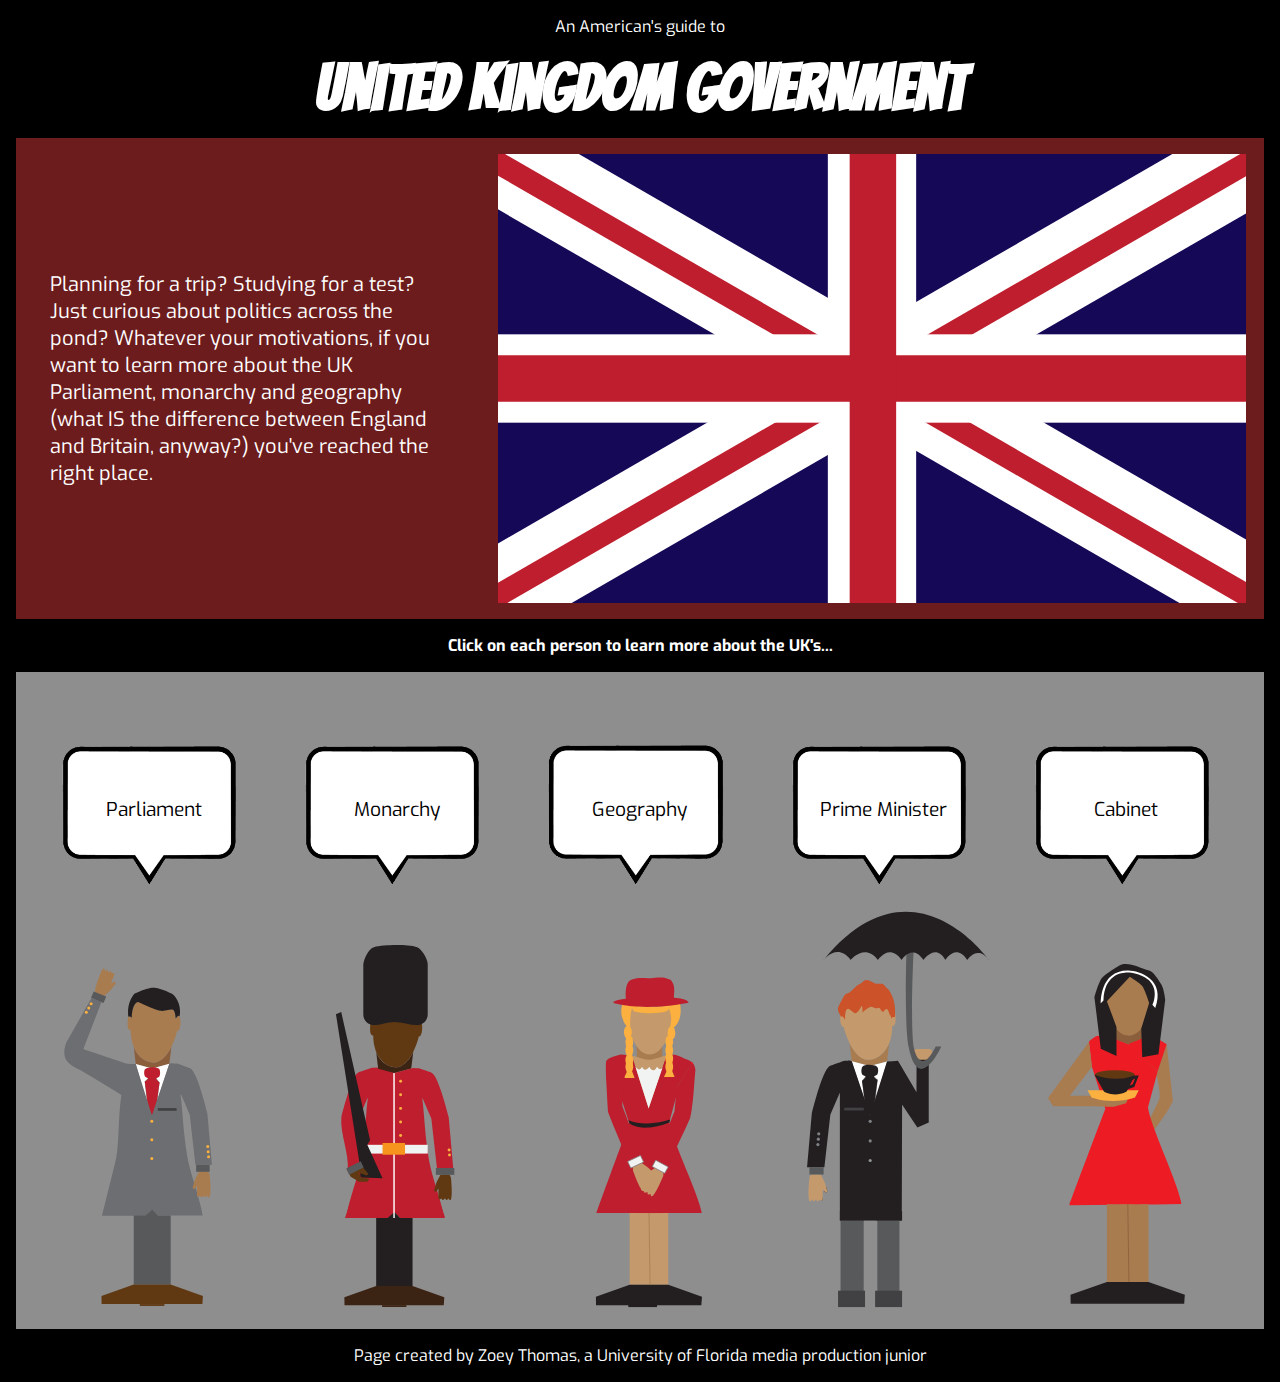
==== index.html @ 798af70a "Initial commit" ====
<!DOCTYPE html>
<html>
    <head>
        <meta charset="utf-8">
        <meta name="viewport" content="width=device-width, initial-scale=1">
        <title> UK for US </title>
        <link rel="stylesheet" href="css/uk.css">
        <link rel="preconnect" href="https://fonts.googleapis.com">
        <link rel="preconnect" href="https://fonts.gstatic.com" crossorigin>
        <link href="https://fonts.googleapis.com/css2?family=Bangers&family=Exo:ital,wght@0,100..900;1,100..900&display=swap" rel="stylesheet">
     </head>

    <body>

        <p>An American's guide to</p>
        <h1 id="header">United Kingdom Government</h1>

        <div id="intro">
            <p>
                Planning for a trip? Studying for a test? Just curious about politics across the pond? Whatever your motivations, if you want to learn more about the UK Parliament, monarchy and geography (what IS the difference between England and Britain, anyway?) you've reached the right place.  
            </p>
            <img src="images/flag3-01.svg" alt="British flag graphic">
        </div>
        
        <p id="clickon"><b>Click on each person to learn more about the UK's...</b></p>

        <div id="main">

            <div class="person">
                <div class="speechBubble" id="suitBubble">
                    <p class="bubbleText">
                        Parliament
                    </p>
                </div>
                <img id="suit" src="images/suit.svg" alt = "Man in suit graphic">
                <p class="infoParagraph" id="suitParagraph">The UK Parliament is the supreme legislative body in the country.</p>
                <a href="parliament.html"><img id="button1" class="button" src="images/button1.svg" alt="circular button with arrow"></a>
            </div>

            <div class="person">
                <div class="speechBubble" id="guardBubble">
                    <p class="bubbleText">
                        Monarchy
                    </p>
                </div>
                <img id="guard" src="images/guard.svg" alt = "Tower guard graphic">
                <p class="infoParagraph" id="guardParagraph">The Crown is the oldest part of the government and largely ceremonial.</p>
                <a href="monarchy.html"><img id="button2" class="button" src="images/button2.svg" alt="circular button with arrow"></a>
            </div>

            <div class="person">
                <div class="speechBubble" id="redDressBubble">
                    <p class="bubbleText">
                        Geography
                    </p>
                </div>
                <img id="redDress" src="images/reddress.svg" alt="Woman wearing red graphic">
                <p class="infoParagraph" id="redDressParagraph">The United Kingdom refers to England, Scotland, Wales and Northern Ireland.</p>
                <a href="geography.html"><img id="button3" class="button" src="images/button3.svg" alt="circular button with arrow"></a>
            </div>

            <div class="person">
                <div class="speechBubble" id="umbrellaBubble">
                    <p class="bubbleText">
                        Prime Minister
                    </p>
                </div>
                <img id="umbrella" src="images/umbrella.svg" alt="Man with umbrella graphic">
                <p class="infoParagraph" id="umbrellaParagraph">The Prime Minister is the leader of the government, responsible for its policies and decisions.</p>
                <a href="prime-minister.html"><img id="button4" class="button" src="images/button4.svg" alt="circular button with arrow"></a>
            </div>

            <div class="person">
                <div class="speechBubble" id="teaGirlBubble">
                    <p class="bubbleText">
                        Cabinet
                    </p>
                </div>
                <img id="teaGirl" src="images/teagirl.svg" alt="Girl holding tea graphic">
                <p class="infoParagraph" id="teaGirlParagraph">The Cabinet is made up of the senior members of government, including secretaries of state.</p>
                <a href="cabinet.html"><img id="button5" class="button" src="images/button5.svg" alt="circular button with arrow"></a>
            </div>

        
        </div>

        <p>Page created by Zoey Thomas, a University of Florida media production junior</p>
        
        <script src="js/uk.js"></script>
    </body>

</html>
---- css/uk.css ----
body {
    text-align: center;
    background-color: #000;
    color: #fff;
    font-family: "Exo", sans-serif;
    margin: 0;
}

p {
    margin: 1rem;
}

h1 {
    font-family: "Bangers", system-ui;
    font-size: 4rem;
    margin: 1rem;
    word-wrap: break-word;
}

#main {
    display: flex;
    flex-wrap: wrap;
    flex-direction: row;
    background-color: #8e8e8e;
    color: #000;
    margin: 1rem;
    padding: 1rem;
}

.person {
    display: flex;
    flex-direction: column;
    margin: 0;
    width: 20%;
    position: relative;
}

.speechBubble {
    width: 100%; /* Matches the width of the .person */
    aspect-ratio: 1 / 1; /* Maintains a square shape or desired ratio */
    background-image: url(../images/filled-speech-bubble-2.png);
    background-size: contain; /* Scales the image proportionally */
    background-repeat: no-repeat; /* Prevents tiling */
    background-position: center; /* Centers the image */
    display: flex; /* Center-aligns the text */
    align-items: center; /* Center text vertically */
    justify-content: center; /* Center text horizontally */
    /* background-color: hsl(50 33% 25% / 75%); */
    margin-bottom: -1.5rem;
}


.bubbleText {
    font-size: 1.5vw; /* Responsive font size tied to viewport width */
    text-align: center; /* Center-align text */
}

#intro {
    display: flex;
    margin: 1rem;
    justify-content: center;
    background-color: #6c1c1c;
    font-size: 1.25rem;
    align-content: center;
    justify-items: center;
    align-items: center;
}

#intro p{
    padding: 1rem;
    max-width: 400px;
    width: 40%;
    text-align: left;
}

#intro img {
    padding: 1rem;
    width: 60%;
}

img {
    max-width: 100%;
    height: auto;
}

.button {
    align-self: center;
    justify-self: center;
    width: 65%;
    margin-top: 1rem;
    display: none;
}

.infoParagraph {
    position: absolute; /* Makes the paragraph overlap */
    top: 30%; /* Vertically centers it */
    left: 40%; /* Horizontally centers it */
    transform: translate(-50%, -50%); /* Centers the paragraph */
    color: white; 
    padding: 0.5rem;
    font-size: 2vw;
    text-align: center;
    z-index: 10; /* Ensures it appears above the image */
    pointer-events: none; /* Prevents blocking clicks on the image */
    display: none; /* Initially hidden */
}

@media (max-width: 600px) {
    .person {
        display: flex;
        flex-direction: column;
        margin: 0;
        width: 33%;
        position: relative;
        margin-top: 1rem;
    }
    .bubbleText {
        font-size: 2vw; /* Responsive font size tied to viewport width */
        text-align: center; /* Center-align text */
    }
    #intro {
        display: flex;
        margin: 1rem;
        justify-content: center;
        flex-direction: column-reverse;
        align-content: center;
        align-items: center;
        justify-items: center;
        padding: 1rem;
    }
    #intro p{
        max-width: 500px;
        width: 100%;
    }
    
    #intro img {
        width: 100%;
    }
}

@media (max-width: 400px) {
    .person {
        display: flex;
        flex-direction: column;
        margin: 0;
        width: 50%;
        position: relative;
        margin-top: 2rem;
    }
    .bubbleText {
        font-size: 3vw; /* Responsive font size tied to viewport width */
        text-align: center; /* Center-align text */
    }
    .infoParagraph {
        position: absolute; /* Makes the paragraph overlap */
        top: 30%; /* Vertically centers it */
        left: 45%; /* Horizontally centers it */
        transform: translate(-50%, -50%); /* Centers the paragraph */
        color: white; 
        padding: 0.5rem;
        font-size: 4vw;
        text-align: center;
        z-index: 10; /* Ensures it appears above the image */
        pointer-events: none; /* Prevents blocking clicks on the image */
        display: none; /* Initially hidden */
    }
    h1 {
        font-family: "Bangers", system-ui;
        font-size: 3rem;
        margin: 1rem;
        word-wrap: break-word;
    }
}

@media (max-width: 300px) {
    .person {
        display: flex;
        flex-direction: column;
        margin-top: 3rem;
        width: 100%;
        position: relative;
    }
    .bubbleText {
        font-size: 4vw; /* Responsive font size tied to viewport width */
        text-align: center; /* Center-align text */
    }
    h1 {
        font-family: "Bangers", system-ui;
        font-size: 3rem;
        margin: 1rem;
        word-wrap: break-word;
    }
    .infoParagraph {
        position: absolute; /* Makes the paragraph overlap */
        top: 30%; /* Vertically centers it */
        left: 45%; /* Horizontally centers it */
        transform: translate(-50%, -50%); /* Centers the paragraph */
        color: white; 
        padding: 0.5rem;
        font-size: 4vw;
        text-align: center;
        z-index: 10; /* Ensures it appears above the image */
        pointer-events: none; /* Prevents blocking clicks on the image */
        display: none; /* Initially hidden */
    }
}
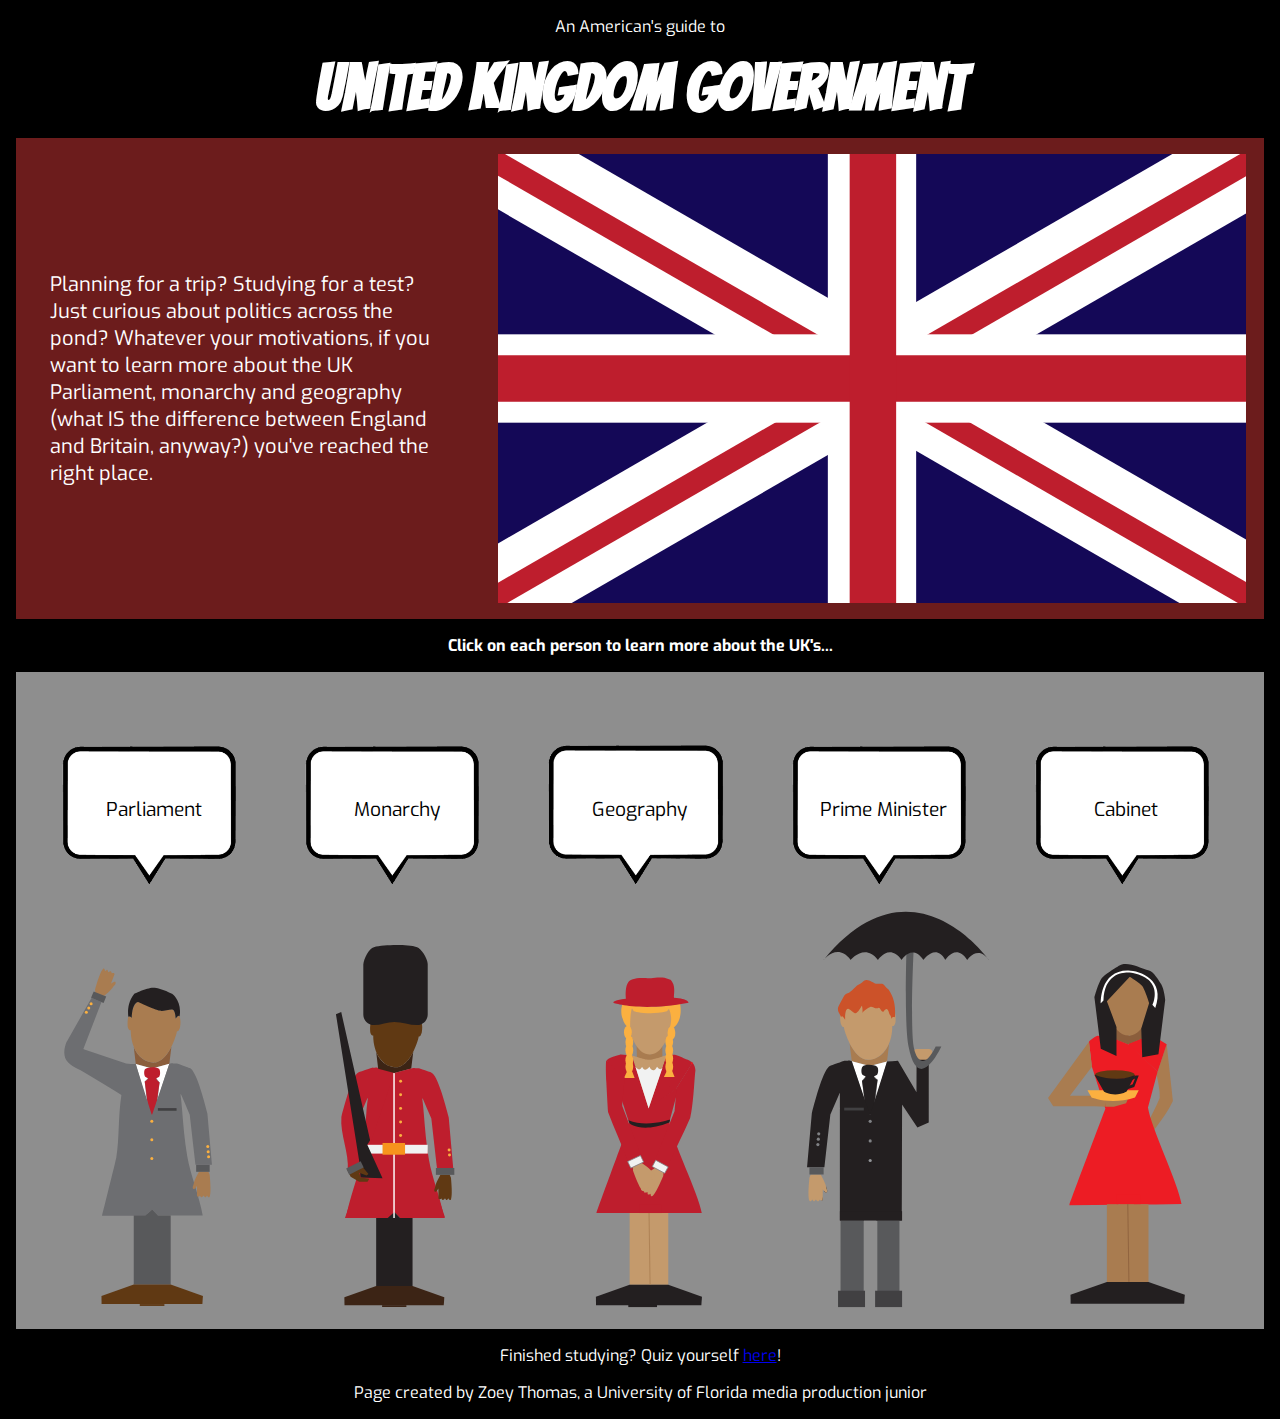
==== commit 51d6ec20: "Update index.html" ====
--- a/index.html
+++ b/index.html
@@ -83,7 +83,7 @@
 
         
         </div>
-
+        <p>Finished studying? Quiz yourself <a href="quiz.html">here</a>!</p>
         <p>Page created by Zoey Thomas, a University of Florida media production junior</p>
         
         <script src="js/uk.js"></script>
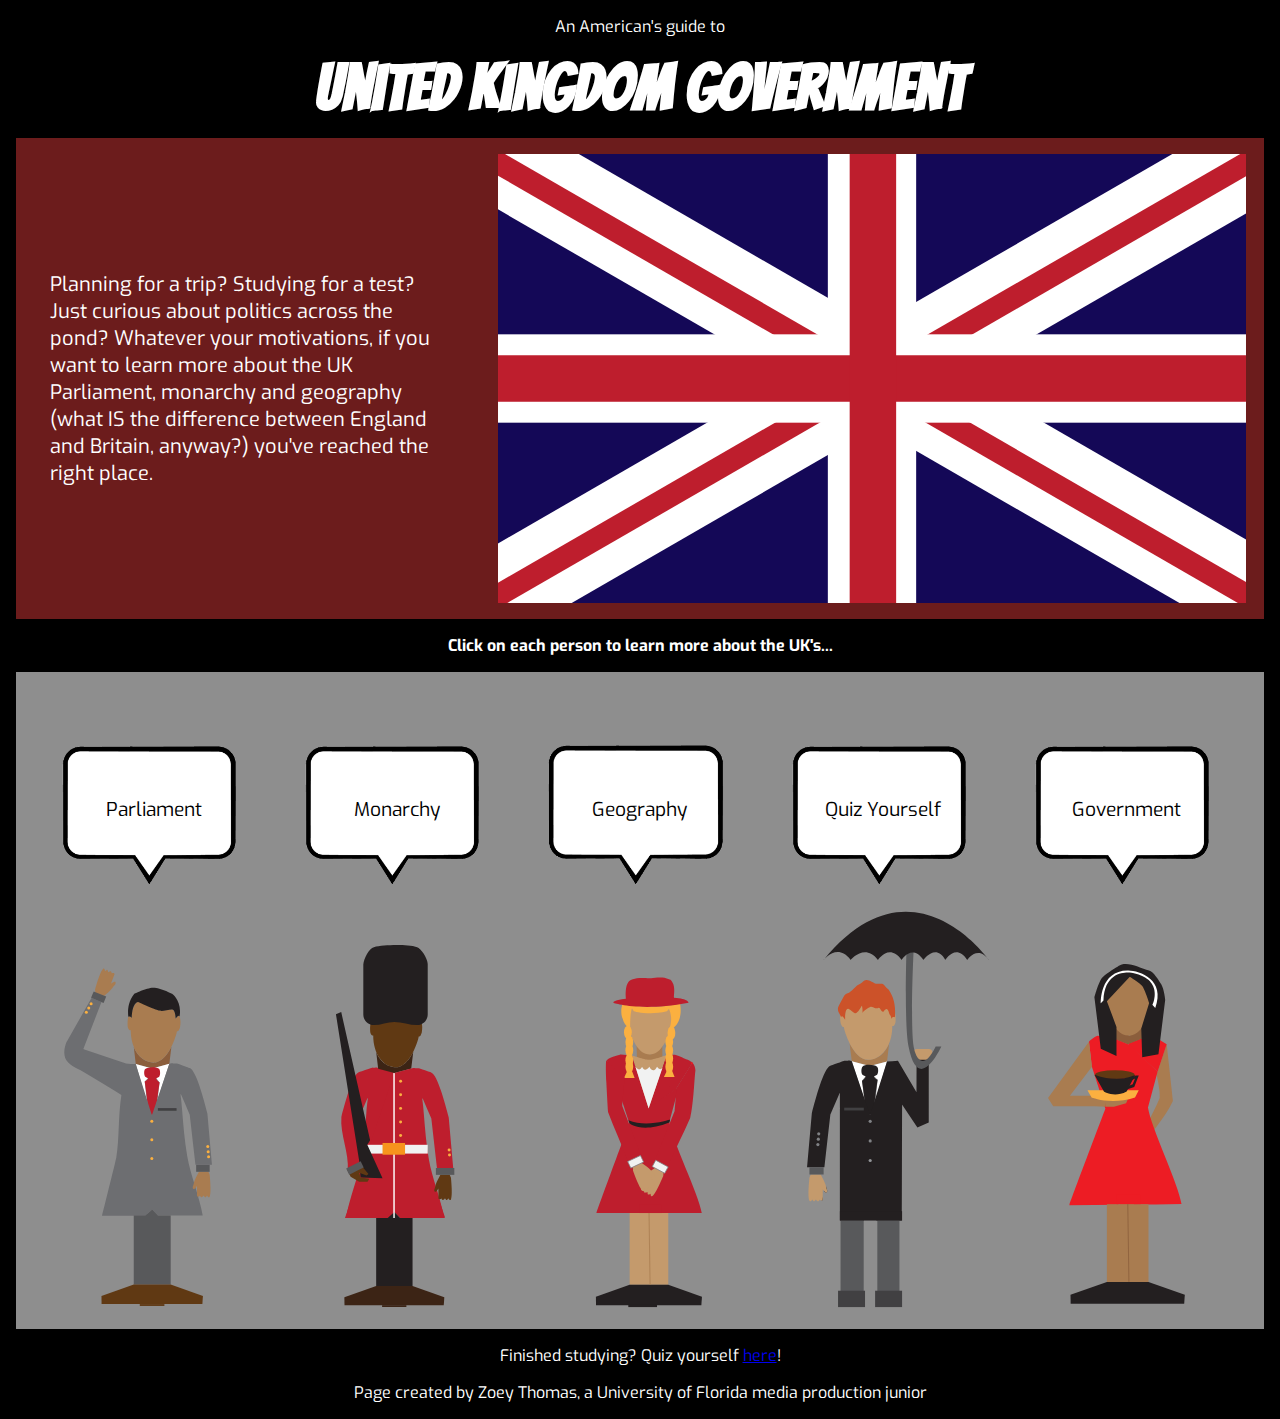
==== commit e7773737: "saturday evening check" ====
--- a/index.html
+++ b/index.html
@@ -62,23 +62,23 @@
             <div class="person">
                 <div class="speechBubble" id="umbrellaBubble">
                     <p class="bubbleText">
-                        Prime Minister
+                        Quiz Yourself
                     </p>
                 </div>
                 <img id="umbrella" src="images/umbrella.svg" alt="Man with umbrella graphic">
                 <p class="infoParagraph" id="umbrellaParagraph">The Prime Minister is the leader of the government, responsible for its policies and decisions.</p>
-                <a href="prime-minister.html"><img id="button4" class="button" src="images/button4.svg" alt="circular button with arrow"></a>
+                <a href="quiz.html"><img id="button4" class="button" src="images/button4.svg" alt="circular button with arrow"></a>
             </div>
 
             <div class="person">
                 <div class="speechBubble" id="teaGirlBubble">
                     <p class="bubbleText">
-                        Cabinet
+                        Government
                     </p>
                 </div>
                 <img id="teaGirl" src="images/teagirl.svg" alt="Girl holding tea graphic">
                 <p class="infoParagraph" id="teaGirlParagraph">The Cabinet is made up of the senior members of government, including secretaries of state.</p>
-                <a href="cabinet.html"><img id="button5" class="button" src="images/button5.svg" alt="circular button with arrow"></a>
+                <a href="government.html"><img id="button5" class="button" src="images/button5.svg" alt="circular button with arrow"></a>
             </div>
 
         
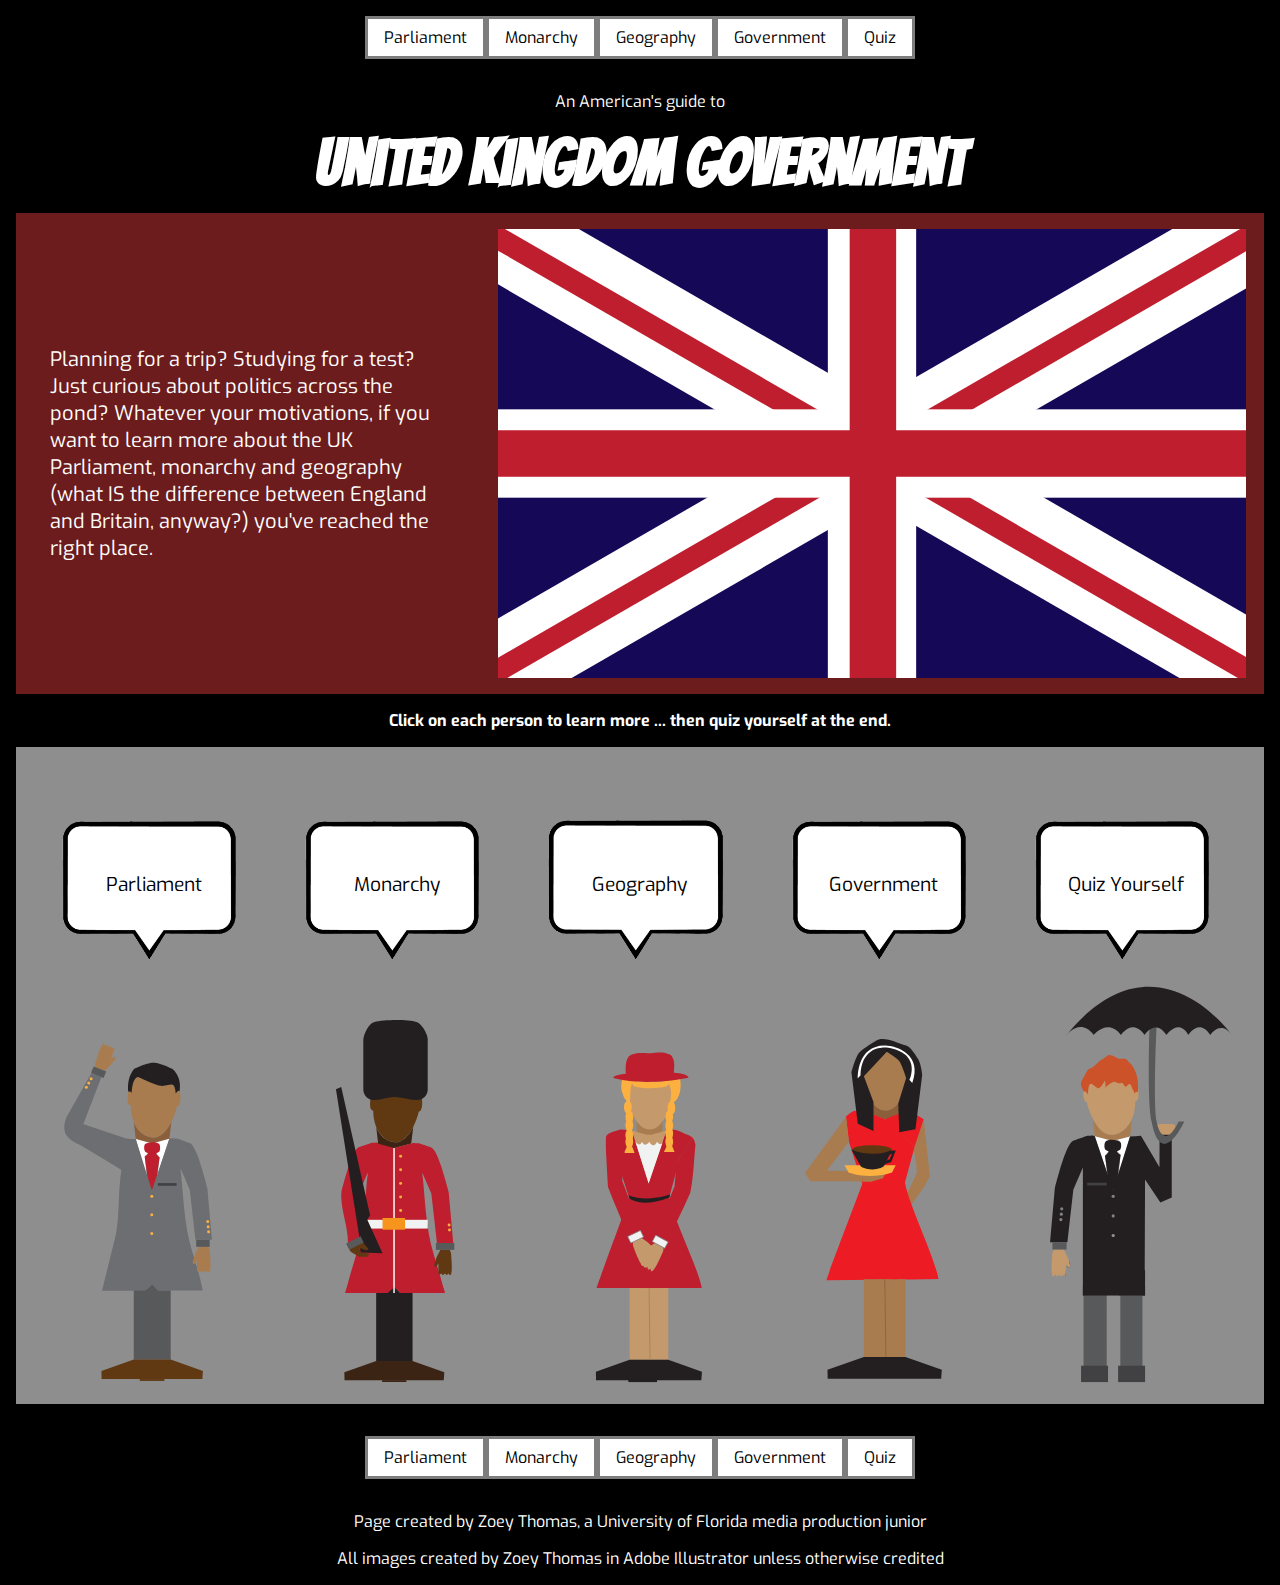
==== commit 34a5c521: "monday final checks" ====
--- a/index.html
+++ b/index.html
@@ -12,8 +12,19 @@
 
     <body>
 
-        <p>An American's guide to</p>
-        <h1 id="header">United Kingdom Government</h1>
+        <header>
+            <nav>
+                <ul>
+                    <li><a href="parliament.html">Parliament</a></li>
+                    <li><a href="monarchy.html">Monarchy</a></li>
+                    <li><a href="geography.html">Geography</a></li>
+                    <li><a href="government.html">Government</a></li>
+                    <li><a href="quiz.html">Quiz</a></li>
+                </ul>
+            </nav>
+                <p>An American's guide to</p>
+                <h1 id="header">United Kingdom Government</h1>
+        </header>
 
         <div id="intro">
             <p>
@@ -22,7 +33,7 @@
             <img src="images/flag3-01.svg" alt="British flag graphic">
         </div>
         
-        <p id="clickon"><b>Click on each person to learn more about the UK's...</b></p>
+        <p id="clickon"><b>Click on each person to learn more ... then quiz yourself at the end.</b></p>
 
         <div id="main">
 
@@ -60,6 +71,17 @@
             </div>
 
             <div class="person">
+                <div class="speechBubble" id="teaGirlBubble">
+                    <p class="bubbleText">
+                        Government
+                    </p>
+                </div>
+                <img id="teaGirl" src="images/teagirl.svg" alt="Girl holding tea graphic">
+                <p class="infoParagraph" id="teaGirlParagraph">The government is made up of the Prime Minister and his Cabinet and ministers.</p>
+                <a href="government.html"><img id="button5" class="button" src="images/button5.svg" alt="circular button with arrow"></a>
+            </div>
+
+            <div class="person">
                 <div class="speechBubble" id="umbrellaBubble">
                     <p class="bubbleText">
                         Quiz Yourself
@@ -70,21 +92,19 @@
                 <a href="quiz.html"><img id="button4" class="button" src="images/button4.svg" alt="circular button with arrow"></a>
             </div>
 
-            <div class="person">
-                <div class="speechBubble" id="teaGirlBubble">
-                    <p class="bubbleText">
-                        Government
-                    </p>
-                </div>
-                <img id="teaGirl" src="images/teagirl.svg" alt="Girl holding tea graphic">
-                <p class="infoParagraph" id="teaGirlParagraph">The Cabinet is made up of the senior members of government, including secretaries of state.</p>
-                <a href="government.html"><img id="button5" class="button" src="images/button5.svg" alt="circular button with arrow"></a>
-            </div>
-
         
         </div>
-        <p>Finished studying? Quiz yourself <a href="quiz.html">here</a>!</p>
+        <nav>
+            <ul>
+                <li><a href="parliament.html">Parliament</a></li>
+                <li><a href="monarchy.html">Monarchy</a></li>
+                <li><a href="geography.html">Geography</a></li>
+                <li><a href="government.html">Government</a></li>
+                <li><a href="quiz.html">Quiz</a></li>
+            </ul>
+        </nav>
         <p>Page created by Zoey Thomas, a University of Florida media production junior</p>
+        <p>All images created by Zoey Thomas in Adobe Illustrator unless otherwise credited</p>
         
         <script src="js/uk.js"></script>
     </body>
--- a/css/uk.css
+++ b/css/uk.css
@@ -1,3 +1,34 @@
+a:hover {
+    color: #fff;
+    background-color: #000;
+}
+
+a:focus {
+    color: #000;
+    background-color: #c4c2c2;
+}
+
+nav ul {
+    margin: 0;
+    padding: 0;
+    list-style-type: none;
+    display: flex; 
+    justify-content: center;
+    flex-wrap: wrap;
+} 
+
+nav ul li a {
+    display: block;
+    border: 3px solid;
+    /* border-radius: 0.5rem; */
+    padding: .5rem 1rem;
+    margin: 1rem 0;
+    text-decoration: none;
+    background-color: #fff;
+    color: #000;
+    border-color: #7d7d7d;
+} 
+
 body {
     text-align: center;
     background-color: #000;
@@ -89,6 +120,7 @@
     width: 65%;
     margin-top: 1rem;
     display: none;
+    padding: 0.5rem;
 }
 
 .infoParagraph {
@@ -138,6 +170,12 @@
     }
 }
 
+@media (max-width: 550px) {
+    nav ul li a{
+        margin: 0;
+    }
+}
+
 @media (max-width: 400px) {
     .person {
         display: flex;
